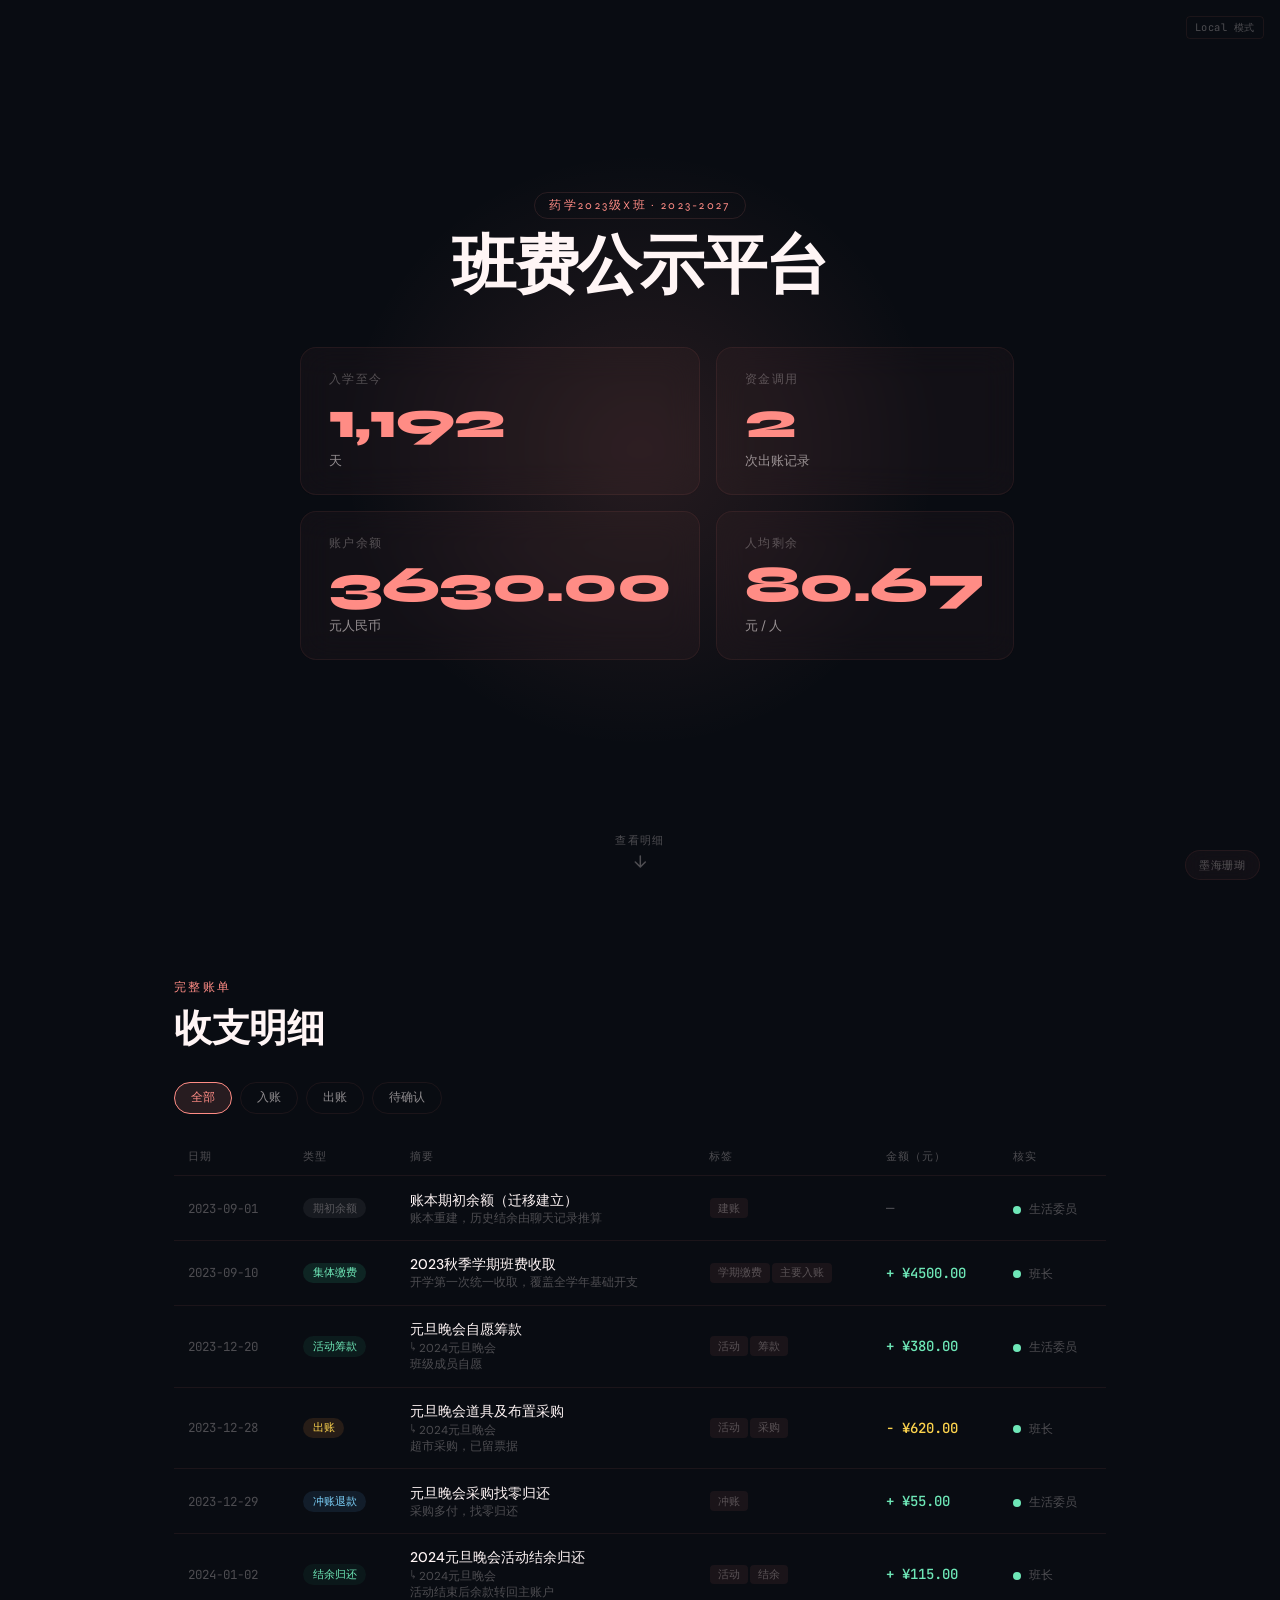
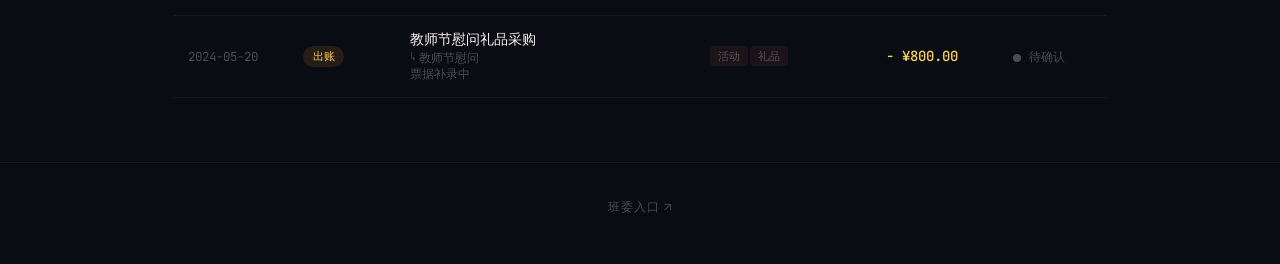
==== index.html @ bd44f6d4 "Add files via upload" ====
<!DOCTYPE html>
<html lang="zh-CN">
<head>
  <meta charset="UTF-8">
  <meta name="viewport" content="width=device-width, initial-scale=1.0">
  <title>班费公示平台</title>
  <link rel="preconnect" href="https://fonts.googleapis.com">
  <link href="https://fonts.googleapis.com/css2?family=Syne:wght@400;600;700;800&family=DM+Sans:wght@300;400;500&family=JetBrains+Mono:wght@400;500&display=swap" rel="stylesheet">
  <link rel="stylesheet" href="style.css">
</head>
<body>

<!-- Loading overlay -->
<div class="loading-overlay" id="loadingOverlay">
  <div class="loading-spinner"></div>
</div>

<!-- Mode indicator -->
<div class="mode-badge" id="modeBadge">—</div>

<!-- ===================================================
     ZONE 1 — 英雄区（首屏公示）
==================================================== -->
<section id="zone-hero">

  <!-- 浮动背景卡片容器 -->
  <div class="hero-bg" id="heroBg"></div>
  <!-- 背景辉光 -->
  <div class="hero-glow"></div>

  <div class="hero-content">
    <!-- 班级标识 -->
    <div class="hero-header">
      <div class="class-badge" id="classBadge">加载中…</div>
      <div class="platform-title">班费公示平台</div>
    </div>

    <!-- 四项统计卡片 -->
    <div class="stats-grid">
      <div class="stat-card">
        <div class="stat-label">入学至今</div>
        <div class="stat-value" id="statDays">—</div>
        <div class="stat-unit">天</div>
      </div>
      <div class="stat-card">
        <div class="stat-label">资金调用</div>
        <div class="stat-value" id="statCount">—</div>
        <div class="stat-unit">次出账记录</div>
      </div>
      <div class="stat-card">
        <div class="stat-label">账户余额</div>
        <div class="stat-value" id="statBalance">—</div>
        <div class="stat-unit">元人民币</div>
      </div>
      <div class="stat-card">
        <div class="stat-label">人均剩余</div>
        <div class="stat-value" id="statPerPerson">—</div>
        <div class="stat-unit">元 / 人</div>
      </div>
    </div>
  </div>

  <!-- 向下滚动提示 -->
  <div class="scroll-hint"
       onclick="document.getElementById('zone-ledger').scrollIntoView({behavior:'smooth'})">
    <span>查看明细</span>
    <svg width="14" height="14" viewBox="0 0 14 14" fill="none">
      <path d="M7 2v10M2 8l5 5 5-5"
            stroke="currentColor" stroke-width="1.5"
            stroke-linecap="round" stroke-linejoin="round"/>
    </svg>
  </div>
</section>

<!-- ===================================================
     ZONE 2 — 明细区（完整账单，只读）
==================================================== -->
<section id="zone-ledger">

  <div class="reveal">
    <div class="section-label">完整账单</div>
    <div class="section-title">收支明细</div>
  </div>

  <!-- 筛选 Tab -->
  <div class="filter-tabs reveal" id="filterTabs">
    <button class="tab active" data-filter="all">全部</button>
    <button class="tab" data-filter="income">入账</button>
    <button class="tab" data-filter="expense">出账</button>
    <button class="tab" data-filter="unconfirmed">待确认</button>
  </div>

  <!-- 桌面端：表格 -->
  <table class="ledger-table reveal">
    <thead>
      <tr>
        <th>日期</th>
        <th>类型</th>
        <th>摘要</th>
        <th>标签</th>
        <th>金额（元）</th>
        <th>核实</th>
      </tr>
    </thead>
    <tbody id="ledgerBody"></tbody>
  </table>

  <!-- 移动端：卡片列表（由 CSS 媒体查询控制显示） -->
  <div class="ledger-cards reveal" id="ledgerCards"></div>

</section>

<!-- 班委入口（低调放在底部） -->
<div class="admin-entry">
  <button class="admin-entry-btn" onclick="toggleAdmin()">班委入口 ↗</button>
</div>

<!-- ===================================================
     ZONE 3 — 管理区（班委后台）
==================================================== -->
<section id="zone-admin">

  <!-- 认证盒子 -->
  <div id="authBox" class="auth-box">
    <h3>班委验证</h3>
    <div id="authAlert"></div>
    <div class="field-group">
      <label class="field-label">管理密码</label>
      <input type="password" class="field-input" id="authInput"
             placeholder="输入班委密码"
             onkeydown="if(event.key==='Enter') doAuth()">
    </div>
    <!-- GitHub 模式下显示 Token 输入框 -->
    <div class="field-group" id="tokenGroup" style="display:none">
      <label class="field-label">
        GitHub Token
        <span style="color:var(--text-3);font-weight:400;text-transform:none;letter-spacing:0">
          （写入权限，仅存内存）
        </span>
      </label>
      <input type="password" class="field-input" id="tokenInput"
             placeholder="ghp_xxxxxxxxxxxx"
             onkeydown="if(event.key==='Enter') doAuth()">
      <div style="font-size:0.7rem;color:var(--text-3);margin-top:0.35rem;line-height:1.5">
        前往 GitHub → Settings → Developer settings → Personal access tokens → Fine-grained tokens<br>
        权限勾选：Contents → Read and write
      </div>
    </div>
    <button class="btn-primary" style="width:100%" onclick="doAuth()">进入管理后台</button>
  </div>

  <!-- 管理面板（解锁后显示） -->
  <div id="adminPanel" class="admin-panel">

    <div class="section-label">班委后台</div>
    <div class="section-title" style="margin-bottom:1.5rem">账单管理</div>

    <!-- 操作按钮组 -->
    <div class="admin-actions">
      <button class="btn-secondary" onclick="toggleAddForm()">＋ 新增账单</button>
      <button class="btn-secondary" onclick="togglePending()">待确认列表</button>
      <button class="btn-secondary" onclick="toggleAllBills()">全部账单</button>
      <button class="btn-secondary" onclick="doLogout()">退出登录</button>
    </div>

    <!-- ── 新增 / 编辑 表单（复用） ── -->
    <div id="addForm" class="form-card" style="display:none">
      <h3 id="formTitle">新增账单条目</h3>
      <div id="formAlert"></div>

      <div class="form-grid">
        <div class="field-group">
          <label class="field-label">日期</label>
          <input type="date" class="field-input" id="fDate">
        </div>
        <div class="field-group">
          <label class="field-label">类型</label>
          <select class="field-input" id="fType">
            <option value="income_collective">集体缴费（主要入账）</option>
            <option value="income_activity">活动筹款（次要入账）</option>
            <option value="income_surplus">活动结余归还</option>
            <option value="expense" selected>出账</option>
            <option value="refund">冲账 / 退款</option>
            <option value="balance_init">期初余额（迁移用）</option>
          </select>
        </div>

        <div class="field-group col-span-2">
          <label class="field-label">摘要标题</label>
          <input type="text" class="field-input" id="fTitle"
                 placeholder="如：元旦晚会道具采购">
        </div>

        <div class="field-group">
          <label class="field-label">金额（元）</label>
          <input type="number" class="field-input" id="fAmount"
                 placeholder="0.00" min="0" step="0.01">
        </div>
        <div class="field-group">
          <label class="field-label">关联活动（选填）</label>
          <input type="text" class="field-input" id="fActivity"
                 placeholder="如：2024元旦晚会">
        </div>

        <div class="field-group">
          <label class="field-label">标签（逗号分隔）</label>
          <input type="text" class="field-input" id="fTags"
                 placeholder="如：日常, 采购">
        </div>
        <div class="field-group">
          <label class="field-label">经办人角色</label>
          <input type="text" class="field-input" id="fRole"
                 placeholder="如：生活委员">
        </div>

        <div class="field-group col-span-2">
          <label class="field-label">备注（选填）</label>
          <input type="text" class="field-input" id="fNote"
                 placeholder="补充说明">
        </div>
      </div>

      <div class="form-actions">
        <button class="btn-primary" id="submitBtn" onclick="submitEntry()">
          提交（待确认状态）
        </button>
        <button class="btn-secondary" onclick="hideAddForm()">取消</button>
      </div>
    </div>

    <!-- ── 待确认列表 ── -->
    <div id="pendingBox" class="form-card" style="display:none">
      <h3>待确认账单</h3>
      <div class="pending-list" id="pendingList"></div>
    </div>

    <!-- ── 全部账单管理列表 ── -->
    <div id="allBillsBox" class="form-card" style="display:none">
      <h3>全部账单（可编辑 / 删除）</h3>
      <div class="pending-list" id="allBillsList"></div>
    </div>

  </div><!-- /adminPanel -->

</section>

<!-- 主题切换悬浮按钮 -->
<button class="theme-switcher" id="themeSwitcher" onclick="nextTheme()">—</button>

<!-- ===================================================
     脚本：顺序不可调换
       themes.js  →  data.js  →  app.js
==================================================== -->
<script src="themes.js"></script>
<script src="data.js"></script>
<script src="app.js"></script>

</body>
</html>
---- style.css ----
/* ==================== CSS 变量默认值（由 themes.js 覆盖） ==================== */
:root {
  --font-display: 'Syne', sans-serif;
  --font-body:    'DM Sans', sans-serif;
  --font-mono:    'JetBrains Mono', monospace;

  --bg-base:      #080d1a;
  --bg-card:      rgba(255,255,255,0.04);
  --bg-input:     rgba(255,255,255,0.07);
  --accent:       #00e5c3;
  --accent-dim:   rgba(0,229,195,0.12);
  --accent-2:     #f5a020;
  --text-1:       #f0f4ff;
  --text-2:       rgba(240,244,255,0.55);
  --text-3:       rgba(240,244,255,0.28);
  --border:       rgba(255,255,255,0.08);
  --border-hover: rgba(255,255,255,0.18);
  --income:       #34d399;
  --expense:      #fb923c;
  --glass:        rgba(255,255,255,0.025);
}

/* ==================== RESET ==================== */
*, *::before, *::after { margin: 0; padding: 0; box-sizing: border-box; }
html { scroll-behavior: smooth; }

body {
  font-family: var(--font-body);
  background: var(--bg-base);
  color: var(--text-1);
  min-height: 100vh;
  overflow-x: hidden;
  transition: background 0.5s ease;
}

/* ==================== ZONE 1 — HERO ==================== */
#zone-hero {
  min-height: 100vh;
  position: relative;
  display: flex;
  flex-direction: column;
  align-items: center;
  justify-content: center;
  padding: 2rem 1.5rem 5rem;
  overflow: hidden;
}

.hero-bg {
  position: absolute;
  inset: 0;
  pointer-events: none;
  overflow: hidden;
  z-index: 0;
}

.float-card {
  position: absolute;
  bottom: -120px;
  background: var(--bg-card);
  border: 1px solid var(--border);
  border-radius: 10px;
  padding: 10px 14px;
  font-family: var(--font-mono);
  font-size: 10px;
  color: var(--text-3);
  white-space: nowrap;
  animation: floatUp linear infinite;
  will-change: transform, opacity;
}

@keyframes floatUp {
  0%   { transform: translateY(0) rotate(var(--rot)); opacity: 0; }
  8%   { opacity: 0.65; }
  88%  { opacity: 0.45; }
  100% { transform: translateY(-110vh) rotate(calc(var(--rot) + 8deg)); opacity: 0; }
}

.float-card .fc-income { color: var(--income);  font-weight: 500; }
.float-card .fc-expense { color: var(--expense); font-weight: 500; }

.hero-glow {
  position: absolute;
  width: 600px; height: 600px;
  background: radial-gradient(circle, var(--accent-dim) 0%, transparent 70%);
  top: 50%; left: 50%;
  transform: translate(-50%, -50%);
  pointer-events: none;
  z-index: 0;
}

.hero-content {
  position: relative;
  z-index: 1;
  width: 100%;
  max-width: 680px;
}

.hero-header { text-align: center; margin-bottom: 3rem; }

.class-badge {
  display: inline-block;
  font-family: var(--font-display);
  font-size: 0.72rem;
  color: var(--accent);
  letter-spacing: 0.2em;
  text-transform: uppercase;
  border: 1px solid var(--accent-dim);
  padding: 0.3rem 0.9rem;
  border-radius: 999px;
  margin-bottom: 1rem;
}

.platform-title {
  font-family: var(--font-display);
  font-size: clamp(2.2rem, 7vw, 4rem);
  font-weight: 800;
  line-height: 1;
  letter-spacing: -0.02em;
}

/* Stats grid */
.stats-grid {
  display: grid;
  grid-template-columns: repeat(2, 1fr);
  gap: 1rem;
}

.stat-card {
  background: var(--bg-card);
  border: 1px solid var(--border);
  border-radius: 16px;
  padding: 1.5rem 1.75rem;
  backdrop-filter: blur(16px);
  transition: border-color 0.25s, transform 0.25s;
  cursor: default;
}

.stat-card:hover {
  border-color: var(--border-hover);
  transform: translateY(-2px);
}

.stat-label {
  font-size: 0.72rem;
  color: var(--text-3);
  letter-spacing: 0.12em;
  text-transform: uppercase;
  margin-bottom: 0.5rem;
}

.stat-value {
  font-family: var(--font-display);
  font-size: clamp(2rem, 5vw, 3.2rem);
  font-weight: 800;
  color: var(--accent);
  line-height: 1;
  letter-spacing: -0.02em;
  transition: color 0.3s;
}

.stat-unit { font-size: 0.8rem; color: var(--text-2); margin-top: 0.4rem; }

/* Scroll hint */
.scroll-hint {
  position: absolute;
  bottom: 2rem;
  left: 50%;
  transform: translateX(-50%);
  display: flex;
  flex-direction: column;
  align-items: center;
  gap: 0.4rem;
  color: var(--text-3);
  font-size: 0.7rem;
  letter-spacing: 0.12em;
  text-transform: uppercase;
  cursor: pointer;
  animation: hintBounce 2.2s ease-in-out infinite;
  z-index: 1;
  transition: color 0.2s;
}

.scroll-hint:hover { color: var(--text-2); }

@keyframes hintBounce {
  0%, 100% { transform: translateX(-50%) translateY(0); }
  50%       { transform: translateX(-50%) translateY(7px); }
}

/* ==================== ZONE 2 — LEDGER ==================== */
#zone-ledger {
  padding: 5rem 1.5rem 4rem;
  max-width: 980px;
  margin: 0 auto;
}

.section-label {
  font-size: 0.72rem;
  color: var(--accent);
  letter-spacing: 0.2em;
  text-transform: uppercase;
  margin-bottom: 0.5rem;
}

.section-title {
  font-family: var(--font-display);
  font-size: clamp(1.5rem, 4vw, 2.4rem);
  font-weight: 700;
  letter-spacing: -0.01em;
}

/* Filter tabs */
.filter-tabs {
  display: flex;
  gap: 0.5rem;
  flex-wrap: wrap;
  margin: 1.75rem 0 1.5rem;
}

.tab {
  padding: 0.4rem 1rem;
  border-radius: 999px;
  border: 1px solid var(--border);
  background: transparent;
  color: var(--text-2);
  font-family: var(--font-body);
  font-size: 0.78rem;
  cursor: pointer;
  transition: all 0.2s;
}

.tab:hover  { border-color: var(--border-hover); color: var(--text-1); }
.tab.active { background: var(--accent-dim); border-color: var(--accent); color: var(--accent); }

/* Desktop table */
.ledger-table {
  width: 100%;
  border-collapse: collapse;
}

.ledger-table th {
  text-align: left;
  font-size: 0.68rem;
  font-weight: 500;
  color: var(--text-3);
  letter-spacing: 0.1em;
  text-transform: uppercase;
  padding: 0.7rem 0.9rem;
  border-bottom: 1px solid var(--border);
}

.ledger-table td {
  padding: 0.9rem 0.9rem;
  border-bottom: 1px solid var(--border);
  font-size: 0.875rem;
  color: var(--text-2);
  vertical-align: middle;
}

.ledger-table tbody tr { transition: background 0.15s; }
.ledger-table tbody tr:hover td { background: var(--glass); }

/* Mobile cards */
.ledger-cards { display: none; flex-direction: column; gap: 0.75rem; }

.ledger-card {
  background: var(--bg-card);
  border: 1px solid var(--border);
  border-radius: 12px;
  padding: 1rem 1.1rem;
}

.lc-top  { display: flex; justify-content: space-between; align-items: flex-start; }
.lc-title { font-size: 0.9rem; color: var(--text-1); font-weight: 500; flex: 1; padding-right: 1rem; }
.lc-meta  { display: flex; gap: 0.5rem; align-items: center; margin-top: 0.5rem; flex-wrap: wrap; }
.lc-date  { font-family: var(--font-mono); font-size: 0.72rem; color: var(--text-3); }

/* ==================== SHARED UI ATOMS ==================== */
.type-badge {
  display: inline-block;
  padding: 0.18rem 0.6rem;
  border-radius: 999px;
  font-size: 0.68rem;
  font-weight: 500;
  white-space: nowrap;
}

.tag-pill {
  display: inline-block;
  padding: 0.15rem 0.5rem;
  border-radius: 4px;
  background: var(--bg-input);
  font-size: 0.68rem;
  color: var(--text-3);
  margin: 1px;
}

.amount-income  { color: var(--income);  font-family: var(--font-mono); font-weight: 500; }
.amount-expense { color: var(--expense); font-family: var(--font-mono); font-weight: 500; }

.confirmed-dot {
  width: 8px; height: 8px;
  border-radius: 50%;
  display: inline-block;
  vertical-align: middle;
  flex-shrink: 0;
}
.dot-yes { background: var(--income); }
.dot-no  { background: var(--text-3); }

.empty-hint {
  text-align: center;
  padding: 3rem;
  color: var(--text-3);
  font-size: 0.85rem;
}

/* ==================== ADMIN ENTRY ==================== */
.admin-entry {
  text-align: center;
  padding: 2rem 1.5rem 3rem;
  border-top: 1px solid var(--border);
}

.admin-entry-btn {
  font-size: 0.72rem;
  color: var(--text-3);
  letter-spacing: 0.1em;
  cursor: pointer;
  background: none;
  border: none;
  font-family: var(--font-body);
  transition: color 0.2s;
}
.admin-entry-btn:hover { color: var(--accent); }

/* ==================== ZONE 3 — ADMIN ==================== */
#zone-admin {
  display: none;
  padding: 3rem 1.5rem 6rem;
  max-width: 800px;
  margin: 0 auto;
  border-top: 1px solid var(--border);
}
#zone-admin.open { display: block; }

/* Auth box */
.auth-box {
  background: var(--bg-card);
  border: 1px solid var(--border);
  border-radius: 16px;
  padding: 2rem;
  max-width: 400px;
  margin: 0 auto 2rem;
}
.auth-box h3 {
  font-family: var(--font-display);
  font-size: 1.1rem;
  margin-bottom: 1.25rem;
}

/* Admin panel */
.admin-panel { display: none; }
.admin-panel.open { display: block; }

.admin-actions {
  display: flex;
  gap: 0.6rem;
  flex-wrap: wrap;
  margin-bottom: 1.75rem;
  align-items: center;
}

/* Forms */
.form-card {
  background: var(--bg-card);
  border: 1px solid var(--border);
  border-radius: 16px;
  padding: 1.75rem;
  margin-bottom: 1.5rem;
}
.form-card h3 {
  font-family: var(--font-display);
  font-size: 1rem;
  margin-bottom: 1.25rem;
}

.field-group { margin-bottom: 1rem; }

.field-label {
  font-size: 0.72rem;
  color: var(--text-3);
  margin-bottom: 0.4rem;
  display: block;
  letter-spacing: 0.05em;
  text-transform: uppercase;
}

.field-input {
  width: 100%;
  background: var(--bg-input);
  border: 1px solid var(--border);
  border-radius: 8px;
  padding: 0.65rem 0.9rem;
  color: var(--text-1);
  font-family: var(--font-body);
  font-size: 0.875rem;
  outline: none;
  transition: border-color 0.2s;
  appearance: none;
  -webkit-appearance: none;
}
.field-input:focus { border-color: var(--accent); }
select.field-input { cursor: pointer; }
textarea.field-input { resize: vertical; min-height: 70px; }

.form-grid {
  display: grid;
  grid-template-columns: 1fr 1fr;
  gap: 1rem;
}
.col-span-2 { grid-column: 1 / -1; }

.form-actions { display: flex; gap: 0.75rem; margin-top: 0.75rem; }
.form-actions .btn-primary { flex: 1; }

/* Pending list */
.pending-list { display: flex; flex-direction: column; gap: 0.75rem; }

.pending-item {
  display: flex;
  align-items: flex-start;
  justify-content: space-between;
  padding: 0.85rem 1rem;
  background: var(--bg-input);
  border-radius: 8px;
  gap: 1rem;
  flex-wrap: wrap;
}

.pending-info  { flex: 1; min-width: 0; }
.pending-title { font-size: 0.875rem; color: var(--text-1); font-weight: 500; }
.pending-meta  { font-size: 0.72rem; color: var(--text-3); font-family: var(--font-mono); margin-top: 0.25rem; }
.pending-btns  { display: flex; gap: 0.5rem; align-items: center; flex-wrap: wrap; }

/* ==================== BUTTONS ==================== */
.btn-primary {
  padding: 0.7rem 1.2rem;
  background: var(--accent);
  color: var(--bg-base);
  border: none;
  border-radius: 8px;
  font-family: var(--font-display);
  font-size: 0.9rem;
  font-weight: 700;
  cursor: pointer;
  transition: opacity 0.2s;
  white-space: nowrap;
}
.btn-primary:hover { opacity: 0.85; }
.btn-primary:disabled { opacity: 0.4; cursor: not-allowed; }

.btn-secondary {
  padding: 0.5rem 1.1rem;
  background: transparent;
  color: var(--text-2);
  border: 1px solid var(--border);
  border-radius: 8px;
  font-family: var(--font-body);
  font-size: 0.82rem;
  cursor: pointer;
  transition: all 0.2s;
  white-space: nowrap;
}
.btn-secondary:hover { border-color: var(--accent); color: var(--accent); }

.btn-danger {
  padding: 0.4rem 0.9rem;
  background: transparent;
  color: var(--expense);
  border: 1px solid rgba(251,146,60,0.3);
  border-radius: 6px;
  font-family: var(--font-body);
  font-size: 0.78rem;
  cursor: pointer;
  transition: all 0.2s;
}
.btn-danger:hover { background: rgba(251,146,60,0.08); }

.btn-edit {
  padding: 0.4rem 0.9rem;
  background: transparent;
  color: var(--accent);
  border: 1px solid var(--accent-dim);
  border-radius: 6px;
  font-family: var(--font-body);
  font-size: 0.78rem;
  cursor: pointer;
  transition: all 0.2s;
}
.btn-edit:hover { background: var(--accent-dim); }

.btn-confirm {
  padding: 0.4rem 0.9rem;
  background: rgba(52,211,153,0.10);
  color: var(--income);
  border: 1px solid rgba(52,211,153,0.25);
  border-radius: 6px;
  font-size: 0.78rem;
  cursor: pointer;
  transition: all 0.2s;
  font-family: var(--font-body);
}
.btn-confirm:hover { background: rgba(52,211,153,0.20); }

/* ==================== ALERTS ==================== */
.alert {
  padding: 0.65rem 0.9rem;
  border-radius: 8px;
  font-size: 0.82rem;
  margin-bottom: 1rem;
}
.alert-success { background: rgba(52,211,153,0.10); color: var(--income);  border: 1px solid rgba(52,211,153,0.20); }
.alert-error   { background: rgba(251,146,60,0.10);  color: var(--expense); border: 1px solid rgba(251,146,60,0.20); }

/* ==================== LOADING STATE ==================== */
.loading-overlay {
  position: fixed;
  inset: 0;
  background: var(--bg-base);
  display: flex;
  align-items: center;
  justify-content: center;
  z-index: 999;
  transition: opacity 0.4s;
}
.loading-overlay.hidden { opacity: 0; pointer-events: none; }

.loading-spinner {
  width: 36px; height: 36px;
  border: 2px solid var(--border);
  border-top-color: var(--accent);
  border-radius: 50%;
  animation: spin 0.8s linear infinite;
}
@keyframes spin { to { transform: rotate(360deg); } }

/* ==================== MODE INDICATOR ==================== */
.mode-badge {
  position: fixed;
  top: 1rem;
  right: 1rem;
  font-family: var(--font-mono);
  font-size: 0.65rem;
  color: var(--text-3);
  border: 1px solid var(--border);
  border-radius: 4px;
  padding: 0.2rem 0.5rem;
  z-index: 50;
  letter-spacing: 0.05em;
}

/* ==================== THEME SWITCHER ==================== */
.theme-switcher {
  position: fixed;
  bottom: 1.25rem;
  right: 1.25rem;
  background: var(--bg-card);
  border: 1px solid var(--border);
  border-radius: 999px;
  padding: 0.4rem 0.85rem;
  font-size: 0.7rem;
  color: var(--text-3);
  cursor: pointer;
  z-index: 100;
  backdrop-filter: blur(12px);
  transition: all 0.2s;
  letter-spacing: 0.05em;
  font-family: var(--font-body);
}
.theme-switcher:hover { color: var(--accent); border-color: var(--accent); }

/* ==================== SCROLL REVEAL ==================== */
.reveal {
  opacity: 0;
  transform: translateY(18px);
  transition: opacity 0.55s ease, transform 0.55s ease;
}
.reveal.visible { opacity: 1; transform: none; }

/* ==================== RESPONSIVE ==================== */
@media (max-width: 640px) {
  .ledger-table  { display: none; }
  .ledger-cards  { display: flex; }
  .form-grid     { grid-template-columns: 1fr; }
  .form-actions  { flex-direction: column; }
}

@media (max-width: 480px) {
  .stats-grid    { grid-template-columns: 1fr; max-width: 340px; margin: 0 auto; }
  .admin-actions { flex-direction: column; align-items: stretch; }
  .admin-actions .btn-secondary { text-align: center; }
}
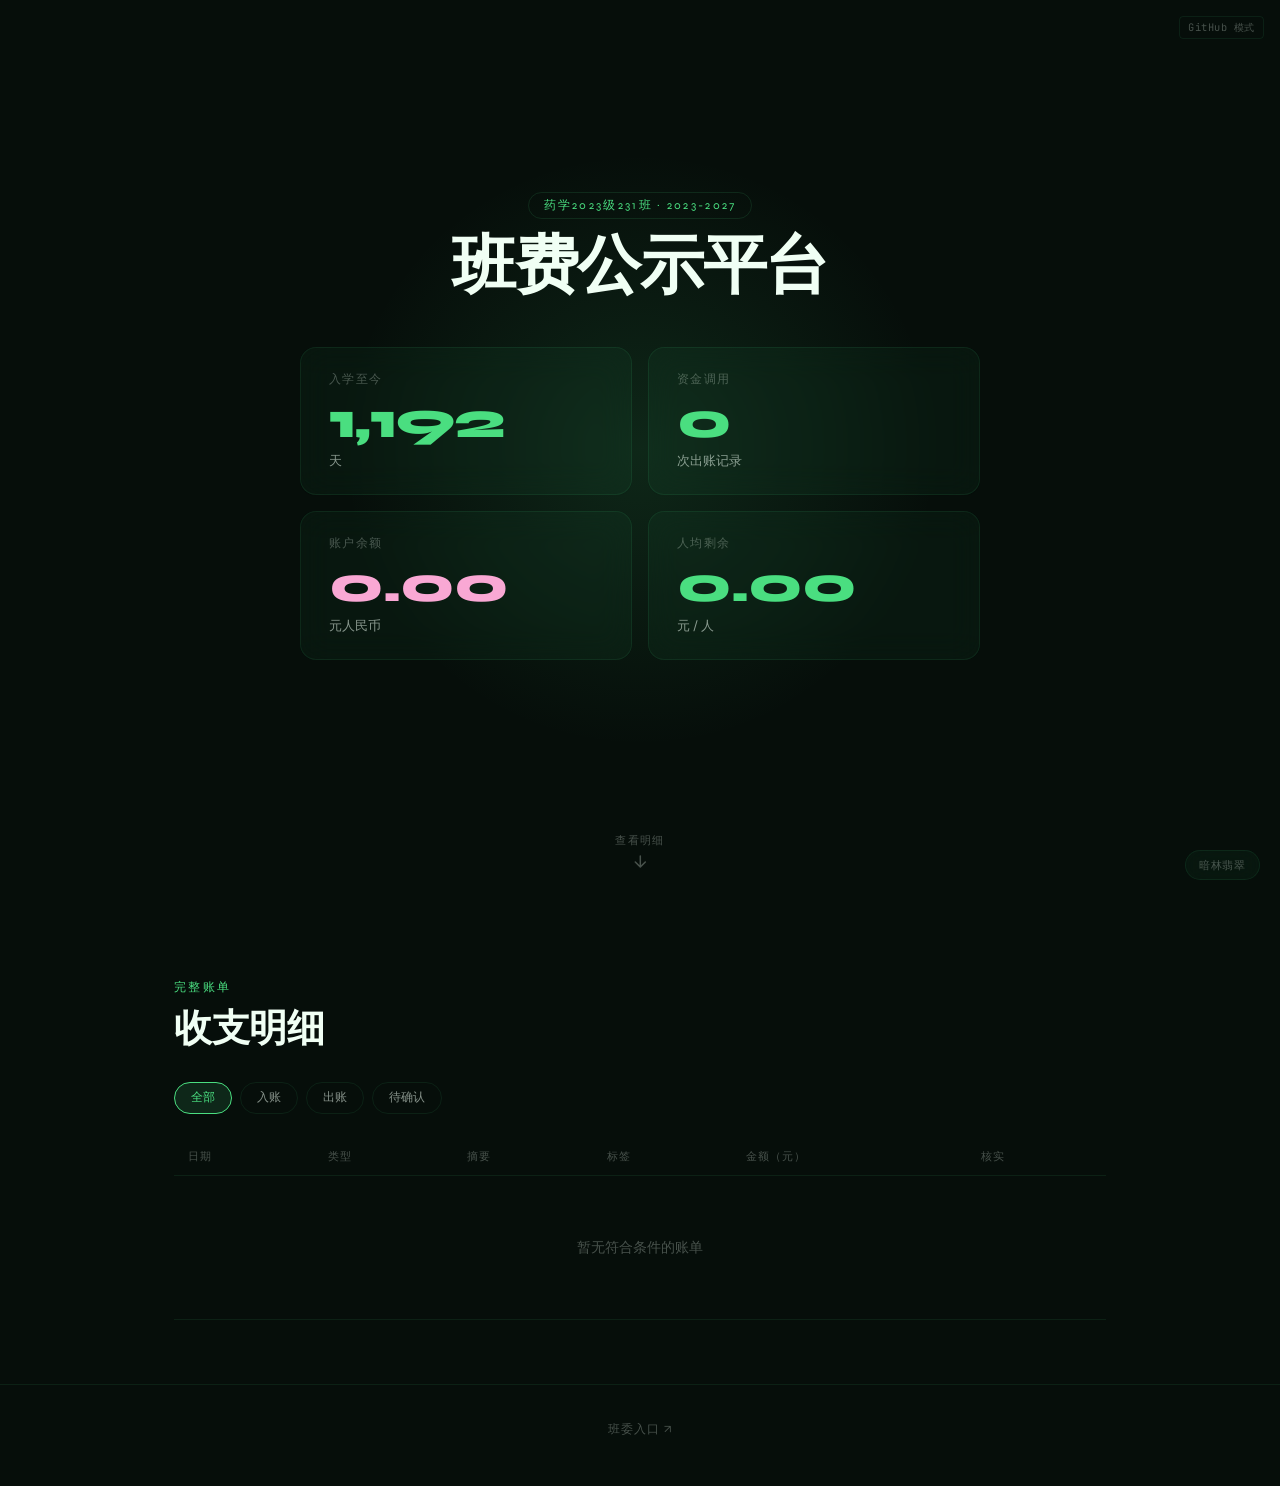
==== commit 283bdb79: "Update index.html" ====
--- a/index.html
+++ b/index.html
@@ -127,7 +127,7 @@
     <div class="field-group">
       <label class="field-label">管理密码</label>
       <input type="password" class="field-input" id="authInput"
-             placeholder="输入班委密码"
+             placeholder="班委密码"
              onkeydown="if(event.key==='Enter') doAuth()">
     </div>
     <!-- GitHub 模式下显示 Token 输入框 -->
@@ -139,7 +139,7 @@
         </span>
       </label>
       <input type="password" class="field-input" id="tokenInput"
-             placeholder="ghp_xxxxxxxxxxxx"
+             placeholder="动账密钥"
              onkeydown="if(event.key==='Enter') doAuth()">
       <div style="font-size:0.7rem;color:var(--text-3);margin-top:0.35rem;line-height:1.5">
         前往 GitHub → Settings → Developer settings → Personal access tokens → Fine-grained tokens<br>
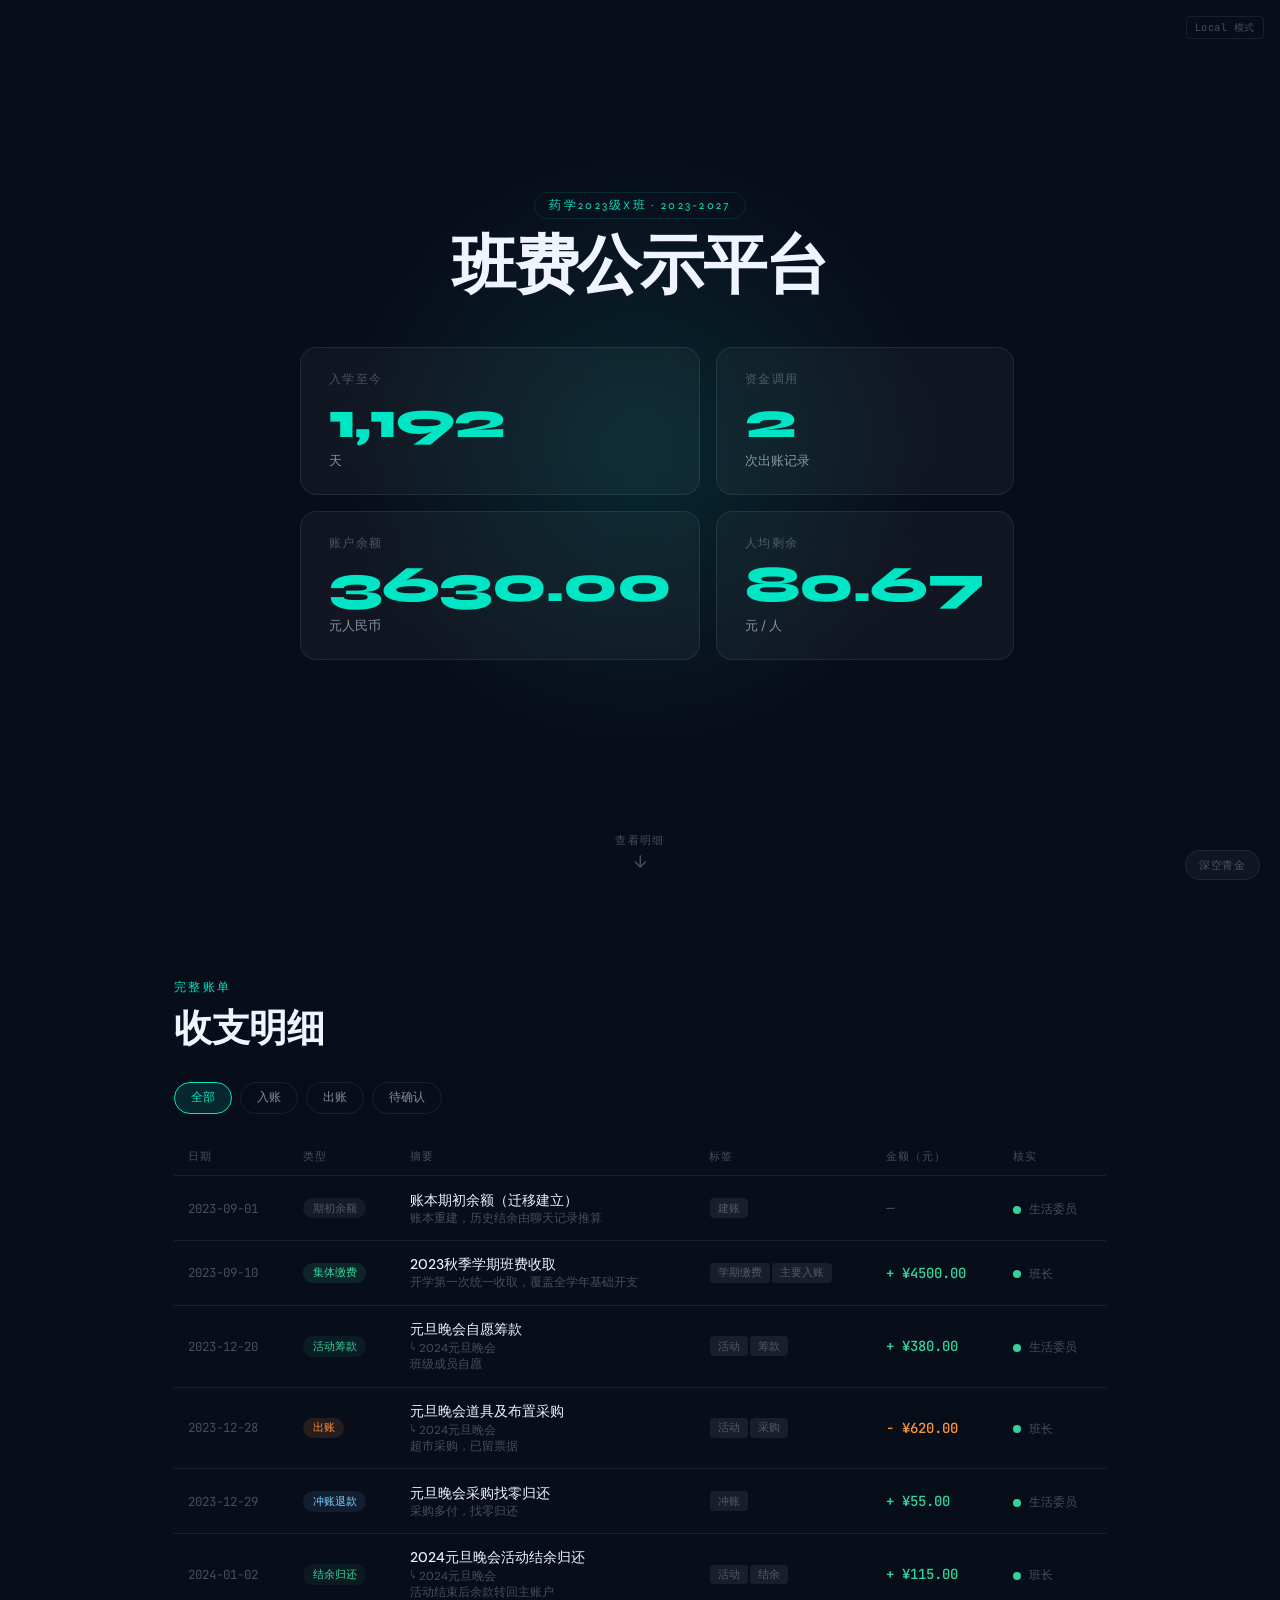
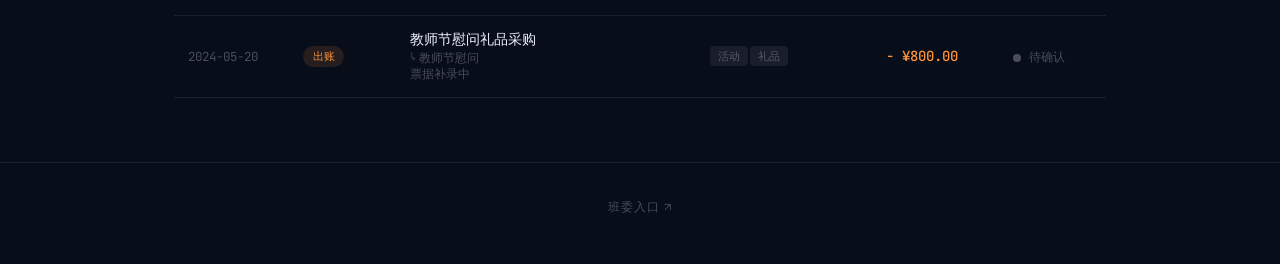
==== commit 0da4b8f5: "Add files via upload" ====
--- a/index.html
+++ b/index.html
@@ -125,28 +125,17 @@
     <h3>班委验证</h3>
     <div id="authAlert"></div>
     <div class="field-group">
-      <label class="field-label">管理密码</label>
+      <label class="field-label">动账密码</label>
       <input type="password" class="field-input" id="authInput"
-             placeholder="班委密码"
+             placeholder="输入动账密码"
              onkeydown="if(event.key==='Enter') doAuth()">
-    </div>
-    <!-- GitHub 模式下显示 Token 输入框 -->
-    <div class="field-group" id="tokenGroup" style="display:none">
-      <label class="field-label">
-        GitHub Token
-        <span style="color:var(--text-3);font-weight:400;text-transform:none;letter-spacing:0">
-          （写入权限，仅存内存）
-        </span>
-      </label>
-      <input type="password" class="field-input" id="tokenInput"
-             placeholder="动账密钥"
-             onkeydown="if(event.key==='Enter') doAuth()">
-      <div style="font-size:0.7rem;color:var(--text-3);margin-top:0.35rem;line-height:1.5">
-        前往 GitHub → Settings → Developer settings → Personal access tokens → Fine-grained tokens<br>
-        权限勾选：Contents → Read and write
-      </div>
-    </div>
-    <button class="btn-primary" style="width:100%" onclick="doAuth()">进入管理后台</button>
+      <div style="font-size:0.7rem;color:var(--text-3);margin-top:0.4rem;line-height:1.5">
+        GitHub 模式下，动账密码将在本地解密凭证，不会发送到任何服务器
+      </div>
+    </div>
+    <button class="btn-primary" id="authBtn" style="width:100%" onclick="doAuth()">
+      进入管理后台
+    </button>
   </div>
 
   <!-- 管理面板（解锁后显示） -->
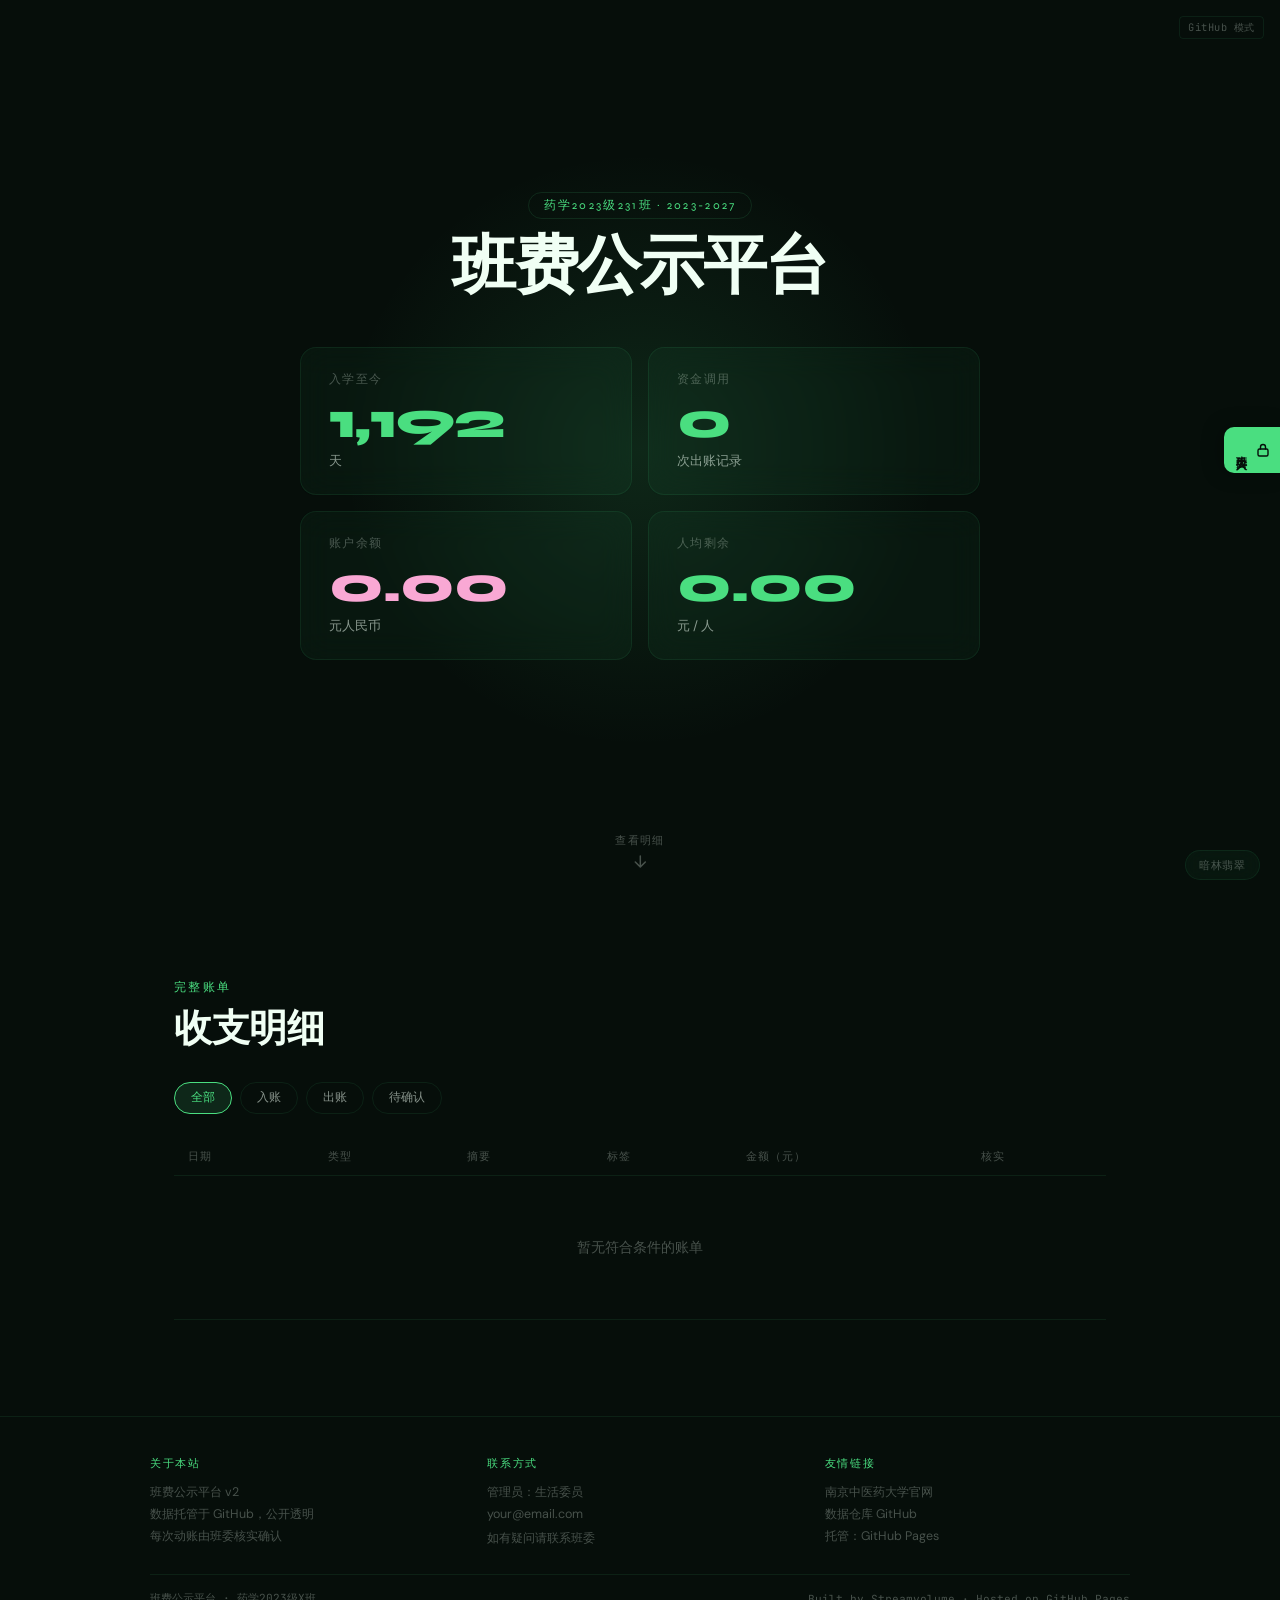
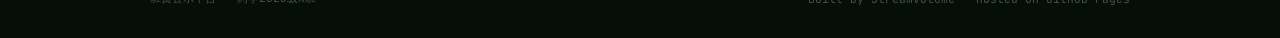
==== commit c6da1eb9: "Add files via upload" ====
--- a/index.html
+++ b/index.html
@@ -10,32 +10,29 @@
 </head>
 <body>
 
-<!-- Loading overlay -->
-<div class="loading-overlay" id="loadingOverlay">
-  <div class="loading-spinner"></div>
+<div class="loading-overlay" id="loadingOverlay"><div class="loading-spinner"></div></div>
+<div class="mode-badge" id="modeBadge">—</div>
+
+<!-- 侧栏班委入口 -->
+<div class="sidebar-admin">
+  <a class="sidebar-admin-btn" href="admin-login.html" title="班委管理后台">
+    <svg viewBox="0 0 14 14" fill="none" xmlns="http://www.w3.org/2000/svg">
+      <rect x="2" y="6" width="10" height="7" rx="1.5" stroke="currentColor" stroke-width="1.4"/>
+      <path d="M4.5 6V4a2.5 2.5 0 0 1 5 0v2" stroke="currentColor" stroke-width="1.4" stroke-linecap="round"/>
+    </svg>
+    班委入口
+  </a>
 </div>
 
-<!-- Mode indicator -->
-<div class="mode-badge" id="modeBadge">—</div>
-
-<!-- ===================================================
-     ZONE 1 — 英雄区（首屏公示）
-==================================================== -->
+<!-- ZONE 1: 英雄区 -->
 <section id="zone-hero">
-
-  <!-- 浮动背景卡片容器 -->
   <div class="hero-bg" id="heroBg"></div>
-  <!-- 背景辉光 -->
   <div class="hero-glow"></div>
-
   <div class="hero-content">
-    <!-- 班级标识 -->
     <div class="hero-header">
       <div class="class-badge" id="classBadge">加载中…</div>
       <div class="platform-title">班费公示平台</div>
     </div>
-
-    <!-- 四项统计卡片 -->
     <div class="stats-grid">
       <div class="stat-card">
         <div class="stat-label">入学至今</div>
@@ -59,190 +56,69 @@
       </div>
     </div>
   </div>
-
-  <!-- 向下滚动提示 -->
-  <div class="scroll-hint"
-       onclick="document.getElementById('zone-ledger').scrollIntoView({behavior:'smooth'})">
+  <div class="scroll-hint" onclick="document.getElementById('zone-ledger').scrollIntoView({behavior:'smooth'})">
     <span>查看明细</span>
     <svg width="14" height="14" viewBox="0 0 14 14" fill="none">
-      <path d="M7 2v10M2 8l5 5 5-5"
-            stroke="currentColor" stroke-width="1.5"
-            stroke-linecap="round" stroke-linejoin="round"/>
+      <path d="M7 2v10M2 8l5 5 5-5" stroke="currentColor" stroke-width="1.5" stroke-linecap="round" stroke-linejoin="round"/>
     </svg>
   </div>
 </section>
 
-<!-- ===================================================
-     ZONE 2 — 明细区（完整账单，只读）
-==================================================== -->
+<!-- ZONE 2: 明细区（只读） -->
 <section id="zone-ledger">
-
   <div class="reveal">
     <div class="section-label">完整账单</div>
     <div class="section-title">收支明细</div>
   </div>
-
-  <!-- 筛选 Tab -->
   <div class="filter-tabs reveal" id="filterTabs">
     <button class="tab active" data-filter="all">全部</button>
     <button class="tab" data-filter="income">入账</button>
     <button class="tab" data-filter="expense">出账</button>
     <button class="tab" data-filter="unconfirmed">待确认</button>
   </div>
-
-  <!-- 桌面端：表格 -->
   <table class="ledger-table reveal">
     <thead>
       <tr>
-        <th>日期</th>
-        <th>类型</th>
-        <th>摘要</th>
-        <th>标签</th>
-        <th>金额（元）</th>
-        <th>核实</th>
+        <th>日期</th><th>类型</th><th>摘要</th><th>标签</th><th>金额（元）</th><th>核实</th>
       </tr>
     </thead>
     <tbody id="ledgerBody"></tbody>
   </table>
-
-  <!-- 移动端：卡片列表（由 CSS 媒体查询控制显示） -->
   <div class="ledger-cards reveal" id="ledgerCards"></div>
-
 </section>
 
-<!-- 班委入口（低调放在底部） -->
-<div class="admin-entry">
-  <button class="admin-entry-btn" onclick="toggleAdmin()">班委入口 ↗</button>
-</div>
+<!-- 底栏 -->
+<footer class="site-footer">
+  <div class="footer-inner">
+    <div class="footer-col">
+      <div class="footer-col-title">关于本站</div>
+      <p>班费公示平台 v2</p>
+      <p>数据托管于 GitHub，公开透明</p>
+      <p>每次动账由班委核实确认</p>
+    </div>
+    <div class="footer-col">
+      <div class="footer-col-title">联系方式</div>
+      <p>管理员：生活委员</p>
+      <a href="mailto:your@email.com">your@email.com</a>
+      <p style="margin-top:0.25rem;font-size:0.72rem">如有疑问请联系班委</p>
+    </div>
+    <div class="footer-col">
+      <div class="footer-col-title">友情链接</div>
+      <a href="https://www.njucm.edu.cn" target="_blank" rel="noopener">南京中医药大学官网</a>
+      <a href="https://github.com/Streamvolume/class-bill" target="_blank" rel="noopener">数据仓库 GitHub</a>
+      <a href="https://pages.github.com" target="_blank" rel="noopener">托管：GitHub Pages</a>
+    </div>
+  </div>
+  <hr class="footer-divider">
+  <div class="footer-bottom">
+    <span>班费公示平台 · 药学2023级X班</span>
+    <span>Built by Streamvolume · Hosted on GitHub Pages</span>
+  </div>
+</footer>
 
-<!-- ===================================================
-     ZONE 3 — 管理区（班委后台）
-==================================================== -->
-<section id="zone-admin">
-
-  <!-- 认证盒子 -->
-  <div id="authBox" class="auth-box">
-    <h3>班委验证</h3>
-    <div id="authAlert"></div>
-    <div class="field-group">
-      <label class="field-label">动账密码</label>
-      <input type="password" class="field-input" id="authInput"
-             placeholder="输入动账密码"
-             onkeydown="if(event.key==='Enter') doAuth()">
-      <div style="font-size:0.7rem;color:var(--text-3);margin-top:0.4rem;line-height:1.5">
-        GitHub 模式下，动账密码将在本地解密凭证，不会发送到任何服务器
-      </div>
-    </div>
-    <button class="btn-primary" id="authBtn" style="width:100%" onclick="doAuth()">
-      进入管理后台
-    </button>
-  </div>
-
-  <!-- 管理面板（解锁后显示） -->
-  <div id="adminPanel" class="admin-panel">
-
-    <div class="section-label">班委后台</div>
-    <div class="section-title" style="margin-bottom:1.5rem">账单管理</div>
-
-    <!-- 操作按钮组 -->
-    <div class="admin-actions">
-      <button class="btn-secondary" onclick="toggleAddForm()">＋ 新增账单</button>
-      <button class="btn-secondary" onclick="togglePending()">待确认列表</button>
-      <button class="btn-secondary" onclick="toggleAllBills()">全部账单</button>
-      <button class="btn-secondary" onclick="doLogout()">退出登录</button>
-    </div>
-
-    <!-- ── 新增 / 编辑 表单（复用） ── -->
-    <div id="addForm" class="form-card" style="display:none">
-      <h3 id="formTitle">新增账单条目</h3>
-      <div id="formAlert"></div>
-
-      <div class="form-grid">
-        <div class="field-group">
-          <label class="field-label">日期</label>
-          <input type="date" class="field-input" id="fDate">
-        </div>
-        <div class="field-group">
-          <label class="field-label">类型</label>
-          <select class="field-input" id="fType">
-            <option value="income_collective">集体缴费（主要入账）</option>
-            <option value="income_activity">活动筹款（次要入账）</option>
-            <option value="income_surplus">活动结余归还</option>
-            <option value="expense" selected>出账</option>
-            <option value="refund">冲账 / 退款</option>
-            <option value="balance_init">期初余额（迁移用）</option>
-          </select>
-        </div>
-
-        <div class="field-group col-span-2">
-          <label class="field-label">摘要标题</label>
-          <input type="text" class="field-input" id="fTitle"
-                 placeholder="如：元旦晚会道具采购">
-        </div>
-
-        <div class="field-group">
-          <label class="field-label">金额（元）</label>
-          <input type="number" class="field-input" id="fAmount"
-                 placeholder="0.00" min="0" step="0.01">
-        </div>
-        <div class="field-group">
-          <label class="field-label">关联活动（选填）</label>
-          <input type="text" class="field-input" id="fActivity"
-                 placeholder="如：2024元旦晚会">
-        </div>
-
-        <div class="field-group">
-          <label class="field-label">标签（逗号分隔）</label>
-          <input type="text" class="field-input" id="fTags"
-                 placeholder="如：日常, 采购">
-        </div>
-        <div class="field-group">
-          <label class="field-label">经办人角色</label>
-          <input type="text" class="field-input" id="fRole"
-                 placeholder="如：生活委员">
-        </div>
-
-        <div class="field-group col-span-2">
-          <label class="field-label">备注（选填）</label>
-          <input type="text" class="field-input" id="fNote"
-                 placeholder="补充说明">
-        </div>
-      </div>
-
-      <div class="form-actions">
-        <button class="btn-primary" id="submitBtn" onclick="submitEntry()">
-          提交（待确认状态）
-        </button>
-        <button class="btn-secondary" onclick="hideAddForm()">取消</button>
-      </div>
-    </div>
-
-    <!-- ── 待确认列表 ── -->
-    <div id="pendingBox" class="form-card" style="display:none">
-      <h3>待确认账单</h3>
-      <div class="pending-list" id="pendingList"></div>
-    </div>
-
-    <!-- ── 全部账单管理列表 ── -->
-    <div id="allBillsBox" class="form-card" style="display:none">
-      <h3>全部账单（可编辑 / 删除）</h3>
-      <div class="pending-list" id="allBillsList"></div>
-    </div>
-
-  </div><!-- /adminPanel -->
-
-</section>
-
-<!-- 主题切换悬浮按钮 -->
 <button class="theme-switcher" id="themeSwitcher" onclick="nextTheme()">—</button>
-
-<!-- ===================================================
-     脚本：顺序不可调换
-       themes.js  →  data.js  →  app.js
-==================================================== -->
 <script src="themes.js"></script>
 <script src="data.js"></script>
 <script src="app.js"></script>
-
 </body>
 </html>
--- a/style.css
+++ b/style.css
@@ -588,16 +588,295 @@
 }
 .reveal.visible { opacity: 1; transform: none; }
 
+/* ==================== SIDEBAR ADMIN BUTTON ==================== */
+.sidebar-admin {
+  position: fixed;
+  right: 0;
+  top: 50%;
+  transform: translateY(-50%);
+  z-index: 200;
+  display: flex;
+  flex-direction: column;
+  align-items: center;
+}
+
+.sidebar-admin-btn {
+  display: flex;
+  flex-direction: column;
+  align-items: center;
+  gap: 0.5rem;
+  padding: 1rem 0.6rem;
+  background: var(--accent);
+  color: var(--bg-base);
+  border: none;
+  border-radius: 10px 0 0 10px;
+  cursor: pointer;
+  font-family: var(--font-display);
+  font-size: 0.7rem;
+  font-weight: 700;
+  letter-spacing: 0.12em;
+  writing-mode: vertical-rl;
+  text-orientation: mixed;
+  transition: padding 0.2s, opacity 0.2s, box-shadow 0.2s;
+  box-shadow: -3px 0 20px rgba(0,0,0,0.3);
+  text-decoration: none;
+}
+.sidebar-admin-btn:hover {
+  opacity: 0.9;
+  padding: 1rem 0.85rem;
+  box-shadow: -6px 0 30px rgba(0,0,0,0.4);
+}
+.sidebar-admin-btn svg {
+  width: 14px; height: 14px;
+  writing-mode: horizontal-tb;
+  flex-shrink: 0;
+}
+
+/* ==================== SITE FOOTER ==================== */
+.site-footer {
+  border-top: 1px solid var(--border);
+  padding: 2.5rem 1.5rem 2rem;
+  margin-top: 2rem;
+}
+
+.footer-inner {
+  max-width: 980px;
+  margin: 0 auto;
+  display: grid;
+  grid-template-columns: 1fr 1fr 1fr;
+  gap: 2rem;
+}
+
+.footer-col-title {
+  font-size: 0.68rem;
+  color: var(--accent);
+  letter-spacing: 0.15em;
+  text-transform: uppercase;
+  margin-bottom: 0.6rem;
+  font-family: var(--font-display);
+}
+
+.footer-col p, .footer-col a {
+  font-size: 0.78rem;
+  color: var(--text-3);
+  line-height: 1.8;
+  display: block;
+  text-decoration: none;
+  transition: color 0.2s;
+}
+.footer-col a:hover { color: var(--accent); }
+
+.footer-divider {
+  max-width: 980px;
+  margin: 1.5rem auto 0;
+  border: none;
+  border-top: 1px solid var(--border);
+}
+
+.footer-bottom {
+  max-width: 980px;
+  margin: 1rem auto 0;
+  display: flex;
+  justify-content: space-between;
+  align-items: center;
+  flex-wrap: wrap;
+  gap: 0.5rem;
+}
+
+.footer-bottom span {
+  font-size: 0.7rem;
+  color: var(--text-3);
+  font-family: var(--font-mono);
+}
+
+/* ==================== ADMIN LOGIN PAGE ==================== */
+.login-page {
+  min-height: 100vh;
+  display: flex;
+  flex-direction: column;
+  justify-content: center;
+  align-items: center;
+  padding: 2rem 1.5rem;
+  position: relative;
+}
+
+.login-back {
+  position: absolute;
+  top: 1.5rem;
+  left: 1.5rem;
+  font-size: 0.78rem;
+  color: var(--text-3);
+  text-decoration: none;
+  display: flex;
+  align-items: center;
+  gap: 0.4rem;
+  transition: color 0.2s;
+}
+.login-back:hover { color: var(--accent); }
+
+.login-card {
+  background: var(--bg-card);
+  border: 1px solid var(--border);
+  border-radius: 20px;
+  padding: 2.5rem 2rem;
+  width: 100%;
+  max-width: 400px;
+  backdrop-filter: blur(16px);
+}
+
+.login-icon {
+  width: 44px; height: 44px;
+  background: var(--accent-dim);
+  border: 1px solid var(--accent);
+  border-radius: 12px;
+  display: flex;
+  align-items: center;
+  justify-content: center;
+  margin-bottom: 1.25rem;
+}
+
+.login-title {
+  font-family: var(--font-display);
+  font-size: 1.5rem;
+  font-weight: 800;
+  margin-bottom: 0.35rem;
+}
+
+.login-subtitle {
+  font-size: 0.8rem;
+  color: var(--text-3);
+  margin-bottom: 1.75rem;
+  line-height: 1.5;
+}
+
+/* ==================== ADMIN DASHBOARD PAGE ==================== */
+.admin-page { min-height: 100vh; display: flex; flex-direction: column; }
+
+.admin-header {
+  position: sticky;
+  top: 0;
+  z-index: 50;
+  background: var(--bg-base);
+  border-bottom: 1px solid var(--border);
+  padding: 0 1.5rem;
+  height: 56px;
+  display: flex;
+  align-items: center;
+  justify-content: space-between;
+  backdrop-filter: blur(16px);
+}
+
+.admin-header-left {
+  display: flex;
+  align-items: center;
+  gap: 1rem;
+}
+
+.admin-logo {
+  font-family: var(--font-display);
+  font-size: 0.9rem;
+  font-weight: 700;
+  color: var(--text-1);
+}
+
+.admin-logo span { color: var(--accent); }
+
+.admin-header-right {
+  display: flex;
+  align-items: center;
+  gap: 0.75rem;
+}
+
+.admin-body {
+  flex: 1;
+  max-width: 980px;
+  margin: 0 auto;
+  padding: 2rem 1.5rem;
+  width: 100%;
+}
+
+/* Quick stats strip */
+.admin-stats-strip {
+  display: grid;
+  grid-template-columns: repeat(4, 1fr);
+  gap: 0.75rem;
+  margin-bottom: 2rem;
+}
+
+.admin-stat {
+  background: var(--bg-card);
+  border: 1px solid var(--border);
+  border-radius: 12px;
+  padding: 0.9rem 1rem;
+}
+
+.admin-stat-label {
+  font-size: 0.68rem;
+  color: var(--text-3);
+  letter-spacing: 0.1em;
+  text-transform: uppercase;
+  margin-bottom: 0.3rem;
+}
+
+.admin-stat-value {
+  font-family: var(--font-display);
+  font-size: 1.4rem;
+  font-weight: 700;
+  color: var(--accent);
+}
+
+/* Admin tabs */
+.admin-tabs {
+  display: flex;
+  gap: 0.5rem;
+  margin-bottom: 1.5rem;
+  border-bottom: 1px solid var(--border);
+  padding-bottom: 0;
+}
+
+.admin-tab {
+  padding: 0.5rem 1.1rem;
+  background: transparent;
+  border: none;
+  border-bottom: 2px solid transparent;
+  color: var(--text-3);
+  font-family: var(--font-body);
+  font-size: 0.82rem;
+  cursor: pointer;
+  transition: all 0.2s;
+  margin-bottom: -1px;
+}
+.admin-tab:hover { color: var(--text-2); }
+.admin-tab.active { color: var(--accent); border-bottom-color: var(--accent); }
+
+/* Slide-in form panel */
+.form-panel {
+  background: var(--bg-card);
+  border: 1px solid var(--border);
+  border-radius: 16px;
+  padding: 1.5rem;
+  margin-bottom: 1.5rem;
+  animation: slideDown 0.25s ease;
+}
+@keyframes slideDown {
+  from { opacity: 0; transform: translateY(-10px); }
+  to   { opacity: 1; transform: none; }
+}
+
 /* ==================== RESPONSIVE ==================== */
 @media (max-width: 640px) {
-  .ledger-table  { display: none; }
-  .ledger-cards  { display: flex; }
-  .form-grid     { grid-template-columns: 1fr; }
-  .form-actions  { flex-direction: column; }
+  .ledger-table    { display: none; }
+  .ledger-cards    { display: flex; }
+  .form-grid       { grid-template-columns: 1fr; }
+  .form-actions    { flex-direction: column; }
+  .footer-inner    { grid-template-columns: 1fr; gap: 1.25rem; }
+  .footer-bottom   { flex-direction: column; align-items: flex-start; }
+  .admin-stats-strip { grid-template-columns: repeat(2, 1fr); }
 }
 
 @media (max-width: 480px) {
-  .stats-grid    { grid-template-columns: 1fr; max-width: 340px; margin: 0 auto; }
-  .admin-actions { flex-direction: column; align-items: stretch; }
-  .admin-actions .btn-secondary { text-align: center; }
-}
+  .stats-grid      { grid-template-columns: 1fr; max-width: 340px; margin: 0 auto; }
+  .admin-actions   { flex-direction: column; align-items: stretch; }
+  .sidebar-admin-btn { padding: 0.75rem 0.5rem; font-size: 0.65rem; }
+  .admin-stats-strip { grid-template-columns: 1fr 1fr; }
+}
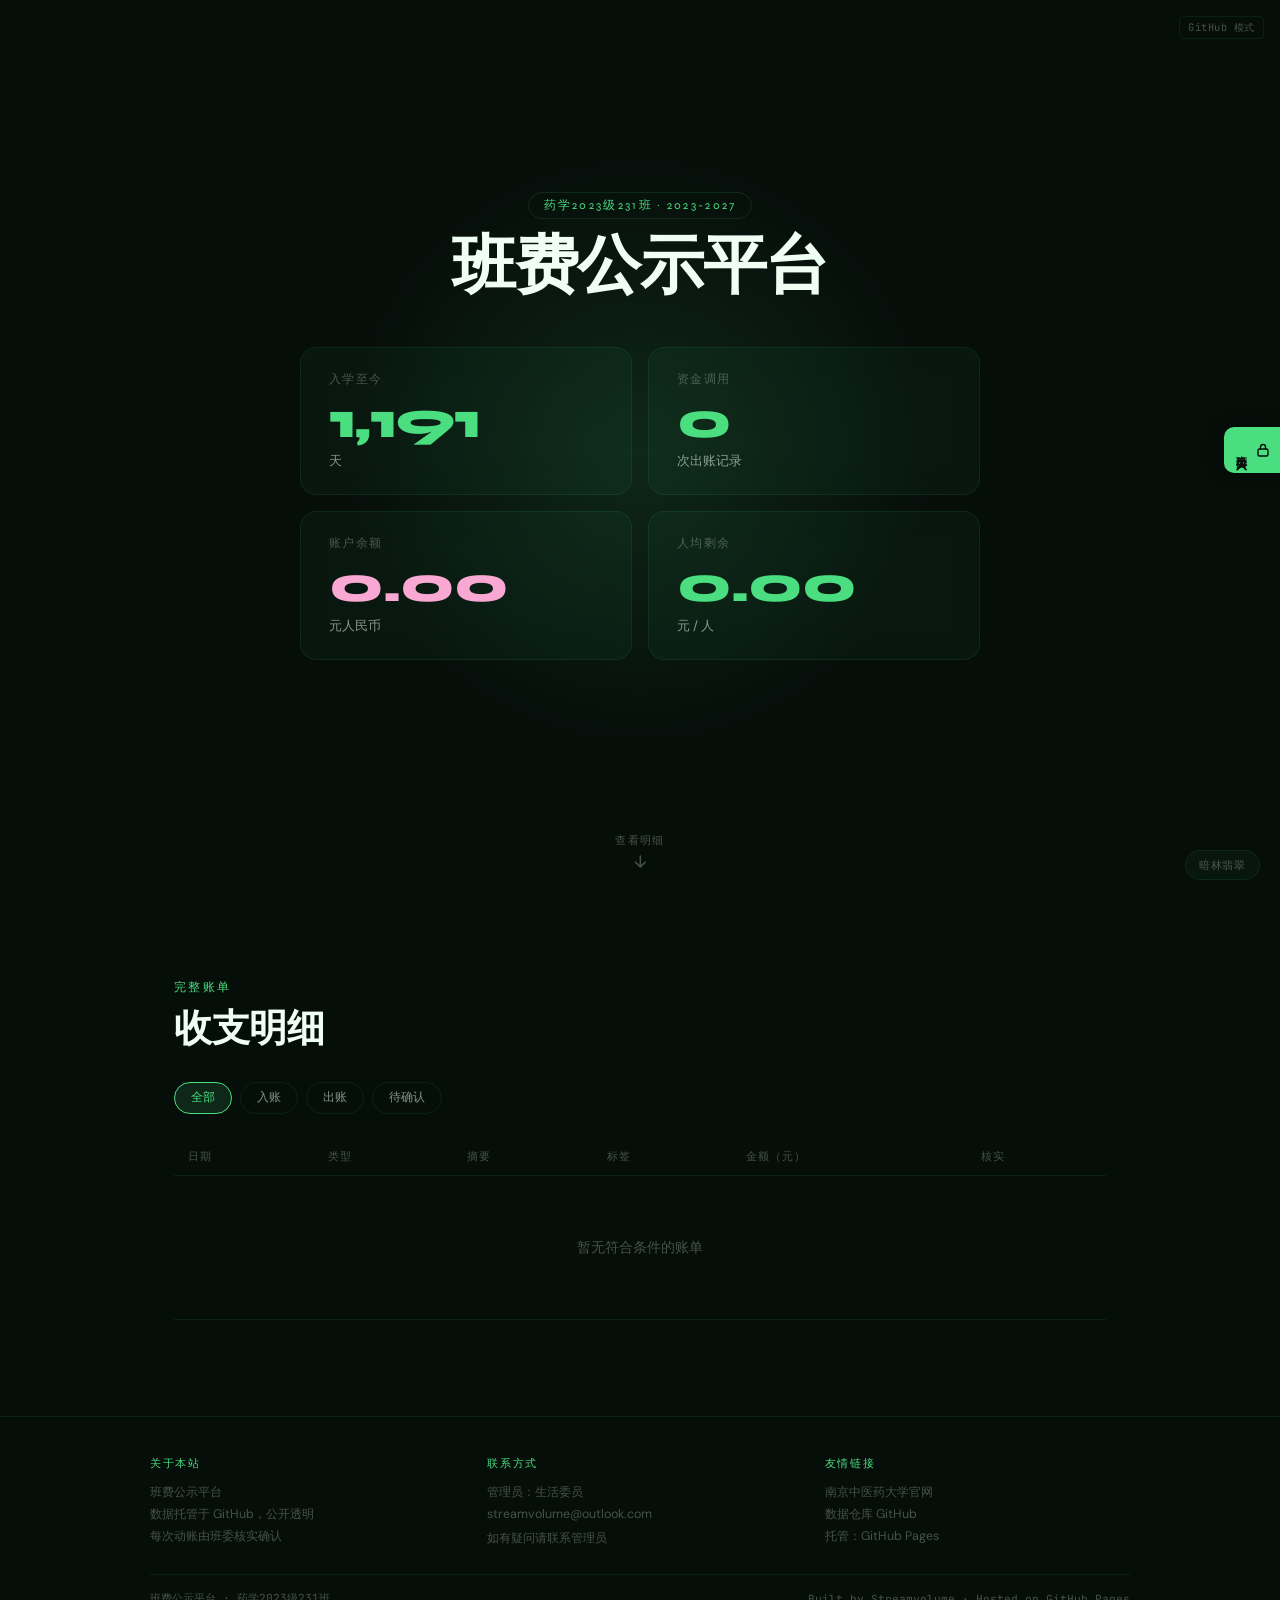
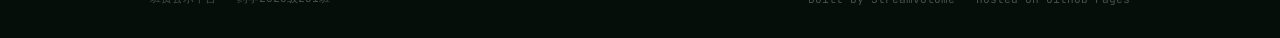
==== commit bf711e15: "Update index.html" ====
--- a/index.html
+++ b/index.html
@@ -92,15 +92,15 @@
   <div class="footer-inner">
     <div class="footer-col">
       <div class="footer-col-title">关于本站</div>
-      <p>班费公示平台 v2</p>
+      <p>班费公示平台</p>
       <p>数据托管于 GitHub，公开透明</p>
       <p>每次动账由班委核实确认</p>
     </div>
     <div class="footer-col">
       <div class="footer-col-title">联系方式</div>
       <p>管理员：生活委员</p>
-      <a href="mailto:your@email.com">your@email.com</a>
-      <p style="margin-top:0.25rem;font-size:0.72rem">如有疑问请联系班委</p>
+      <a href="mailto:your@email.com">streamvolume@outlook.com</a>
+      <p style="margin-top:0.25rem;font-size:0.72rem">如有疑问请联系管理员</p>
     </div>
     <div class="footer-col">
       <div class="footer-col-title">友情链接</div>
@@ -111,7 +111,7 @@
   </div>
   <hr class="footer-divider">
   <div class="footer-bottom">
-    <span>班费公示平台 · 药学2023级X班</span>
+    <span>班费公示平台 · 药学2023级231班</span>
     <span>Built by Streamvolume · Hosted on GitHub Pages</span>
   </div>
 </footer>
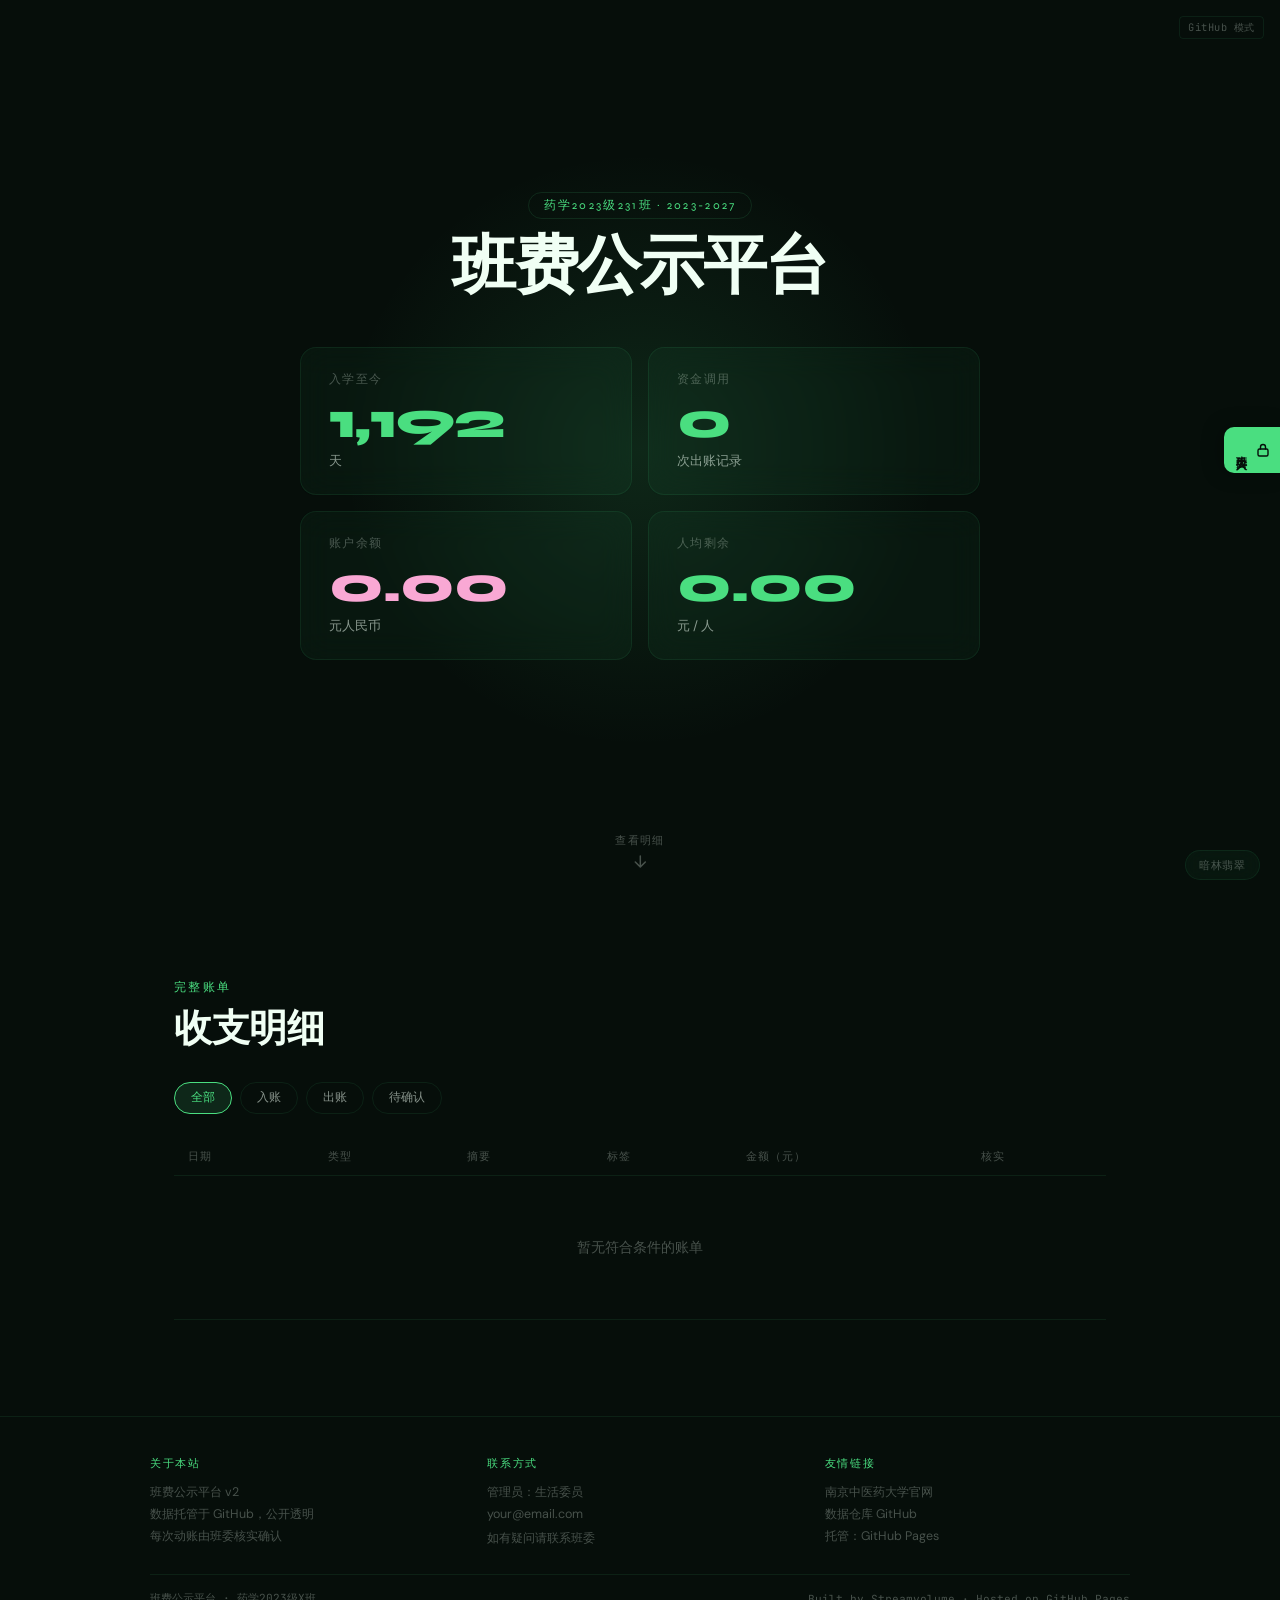
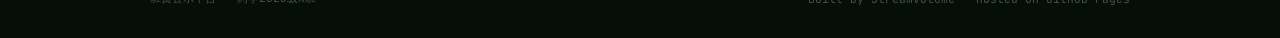
==== commit 20522802: "Add files via upload" ====
--- a/index.html
+++ b/index.html
@@ -92,15 +92,15 @@
   <div class="footer-inner">
     <div class="footer-col">
       <div class="footer-col-title">关于本站</div>
-      <p>班费公示平台</p>
+      <p>班费公示平台 v2</p>
       <p>数据托管于 GitHub，公开透明</p>
       <p>每次动账由班委核实确认</p>
     </div>
     <div class="footer-col">
       <div class="footer-col-title">联系方式</div>
       <p>管理员：生活委员</p>
-      <a href="mailto:your@email.com">streamvolume@outlook.com</a>
-      <p style="margin-top:0.25rem;font-size:0.72rem">如有疑问请联系管理员</p>
+      <a href="mailto:your@email.com">your@email.com</a>
+      <p style="margin-top:0.25rem;font-size:0.72rem">如有疑问请联系班委</p>
     </div>
     <div class="footer-col">
       <div class="footer-col-title">友情链接</div>
@@ -111,7 +111,7 @@
   </div>
   <hr class="footer-divider">
   <div class="footer-bottom">
-    <span>班费公示平台 · 药学2023级231班</span>
+    <span>班费公示平台 · 药学2023级X班</span>
     <span>Built by Streamvolume · Hosted on GitHub Pages</span>
   </div>
 </footer>
@@ -120,5 +120,7 @@
 <script src="themes.js"></script>
 <script src="data.js"></script>
 <script src="app.js"></script>
+<!-- Live2D 挂件：最后加载，不阻塞主页面 -->
+<script src="live2d-widget.js" defer></script>
 </body>
 </html>
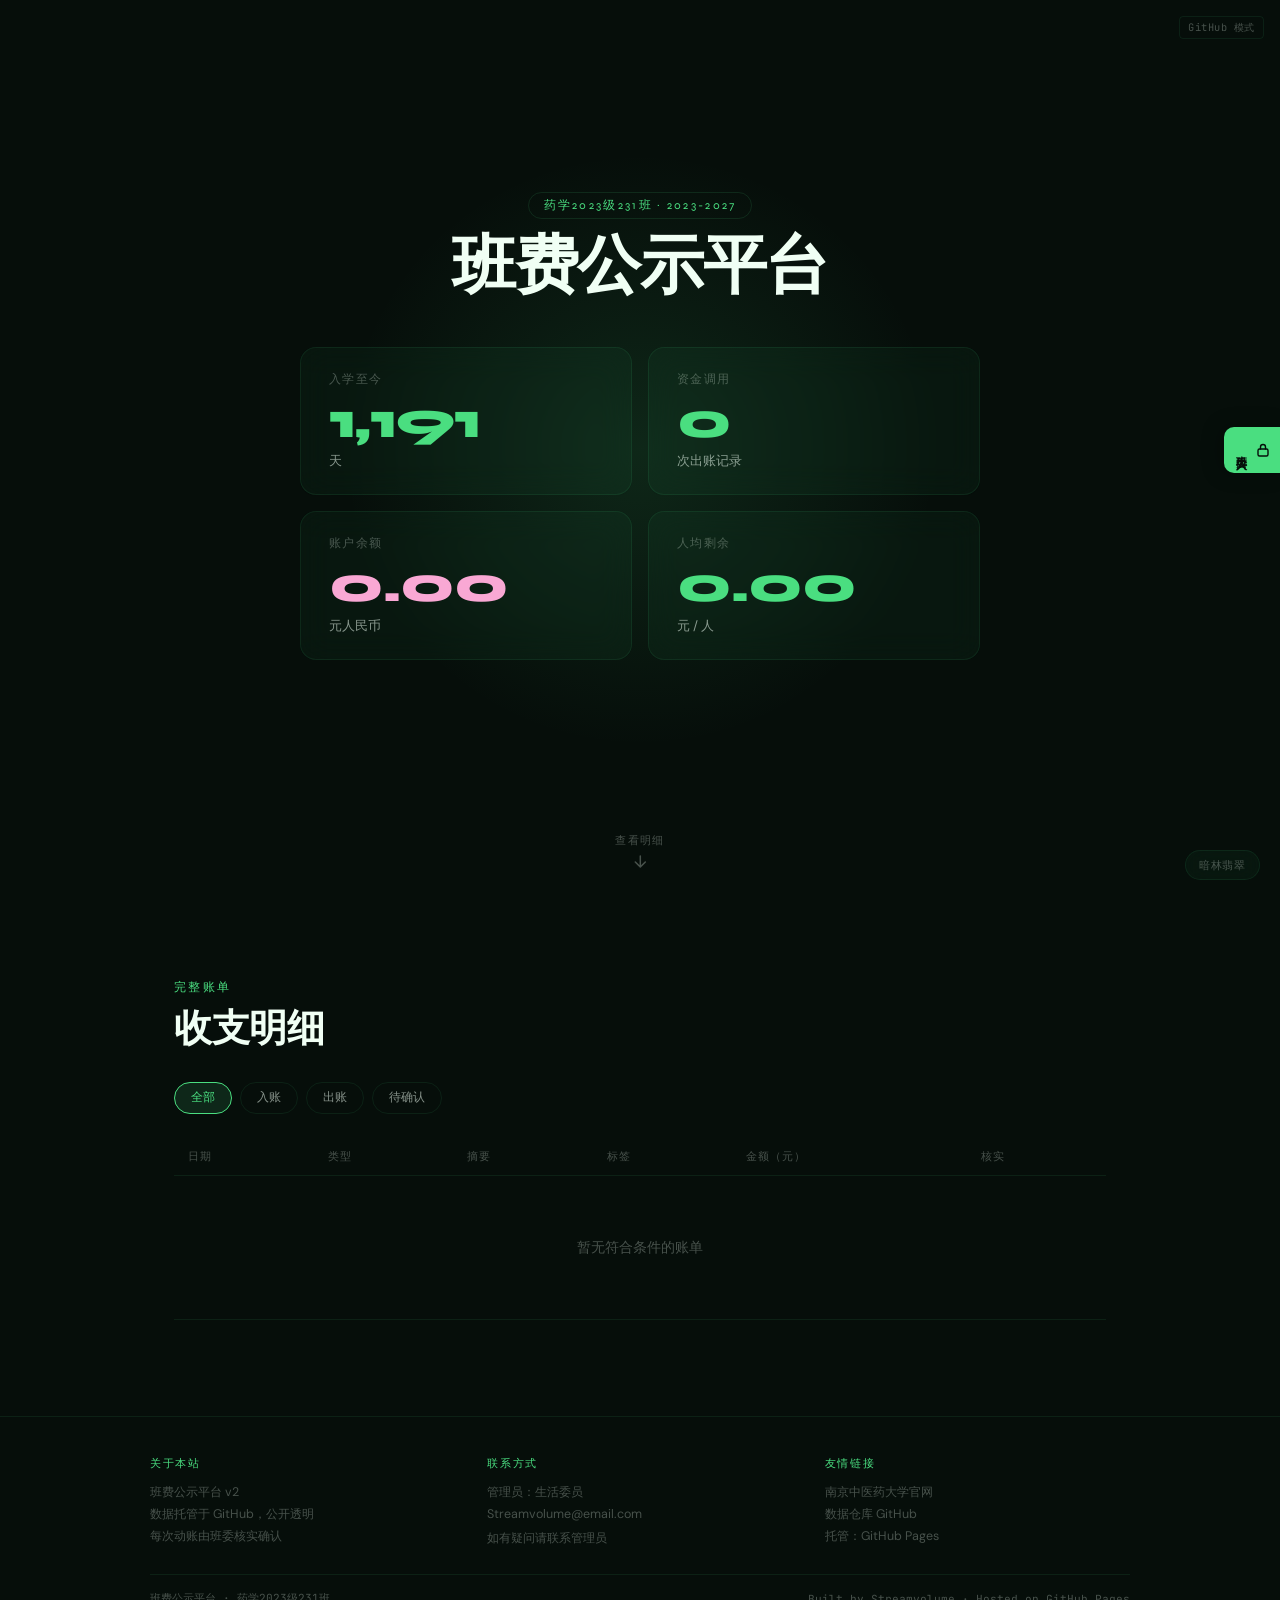
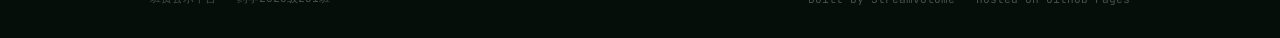
==== commit c9b4fc9a: "Update index.html" ====
--- a/index.html
+++ b/index.html
@@ -99,8 +99,8 @@
     <div class="footer-col">
       <div class="footer-col-title">联系方式</div>
       <p>管理员：生活委员</p>
-      <a href="mailto:your@email.com">your@email.com</a>
-      <p style="margin-top:0.25rem;font-size:0.72rem">如有疑问请联系班委</p>
+      <a href="mailto:your@email.com">Streamvolume@email.com</a>
+      <p style="margin-top:0.25rem;font-size:0.72rem">如有疑问请联系管理员</p>
     </div>
     <div class="footer-col">
       <div class="footer-col-title">友情链接</div>
@@ -111,7 +111,7 @@
   </div>
   <hr class="footer-divider">
   <div class="footer-bottom">
-    <span>班费公示平台 · 药学2023级X班</span>
+    <span>班费公示平台 · 药学2023级231班</span>
     <span>Built by Streamvolume · Hosted on GitHub Pages</span>
   </div>
 </footer>
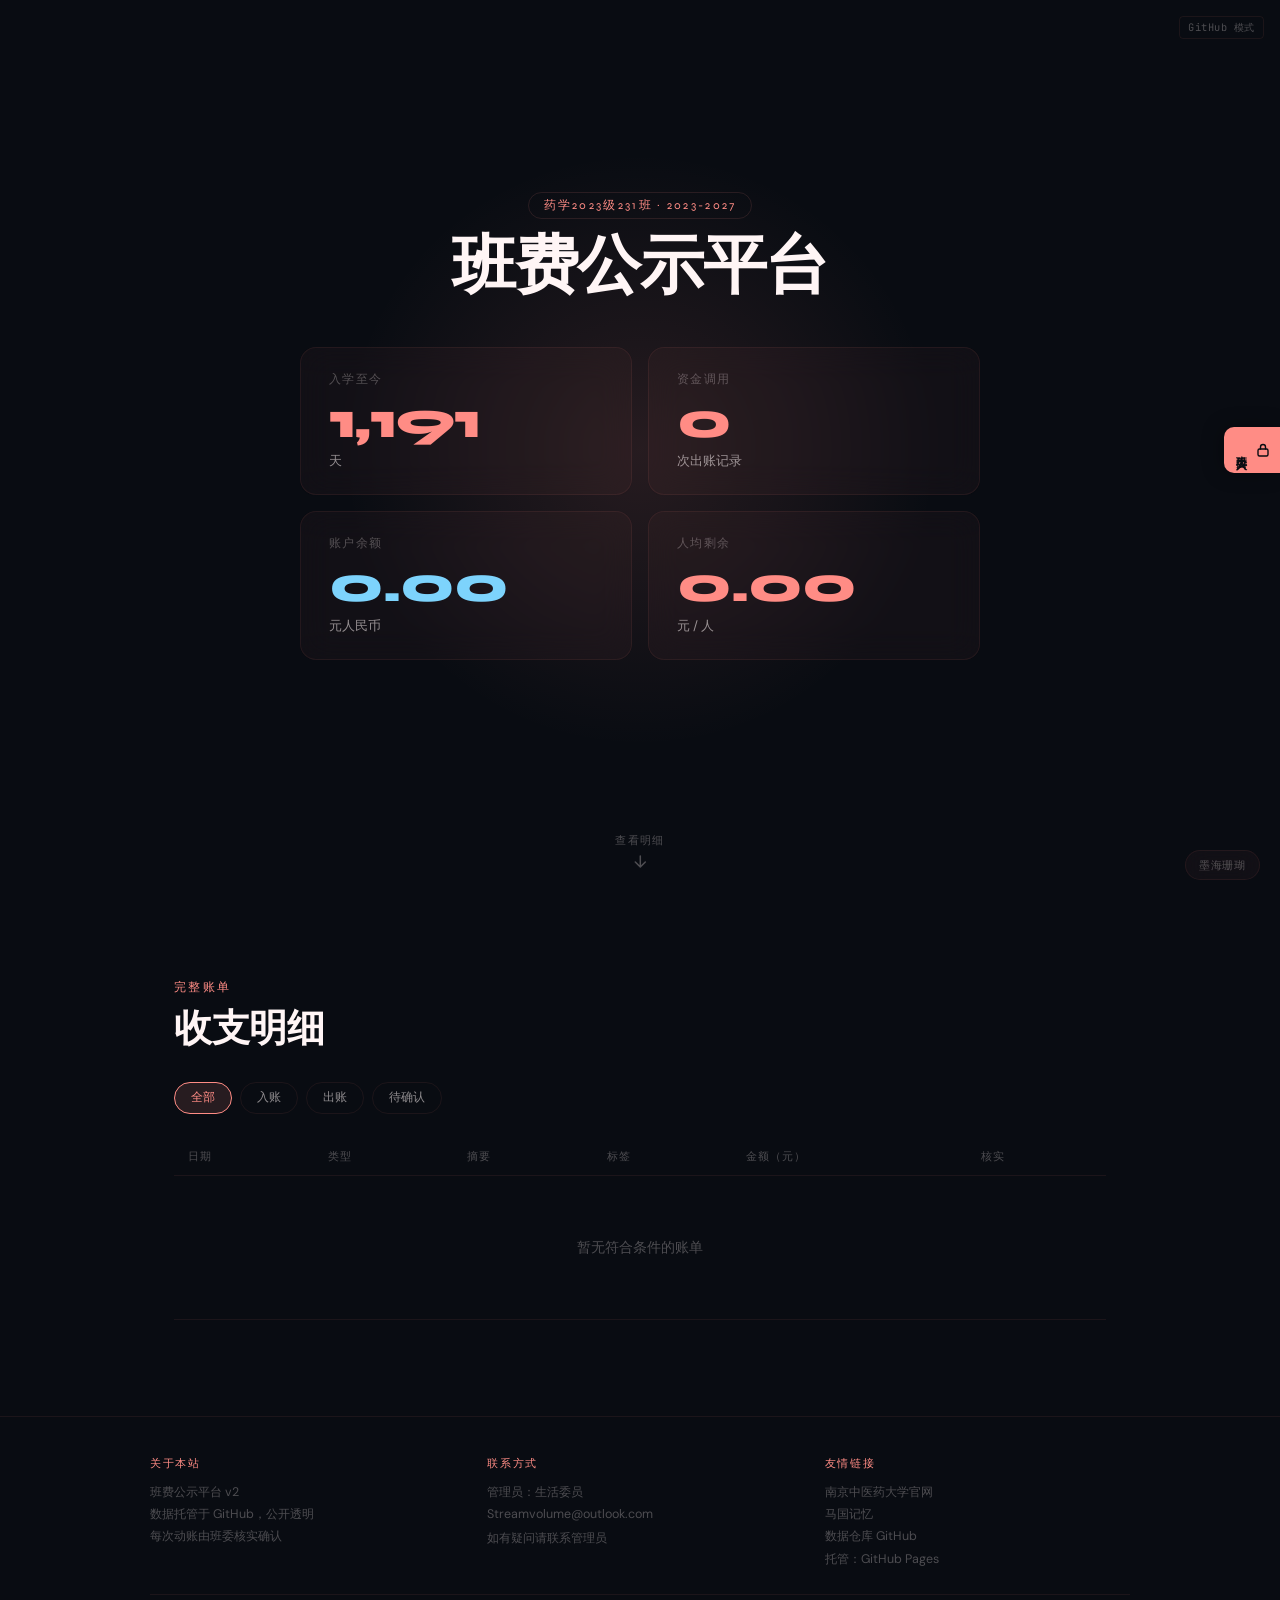
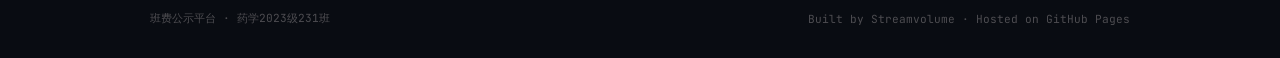
==== commit 8332890a: "Update index.html" ====
--- a/index.html
+++ b/index.html
@@ -99,12 +99,13 @@
     <div class="footer-col">
       <div class="footer-col-title">联系方式</div>
       <p>管理员：生活委员</p>
-      <a href="mailto:your@email.com">Streamvolume@email.com</a>
+      <a href="mailto:Streamvolume@outlook.com">Streamvolume@outlook.com</a>
       <p style="margin-top:0.25rem;font-size:0.72rem">如有疑问请联系管理员</p>
     </div>
     <div class="footer-col">
       <div class="footer-col-title">友情链接</div>
       <a href="https://www.njucm.edu.cn" target="_blank" rel="noopener">南京中医药大学官网</a>
+      <a href="eqmemory.cn" target="_blank" rel="noopener">马国记忆</a>
       <a href="https://github.com/Streamvolume/class-bill" target="_blank" rel="noopener">数据仓库 GitHub</a>
       <a href="https://pages.github.com" target="_blank" rel="noopener">托管：GitHub Pages</a>
     </div>
